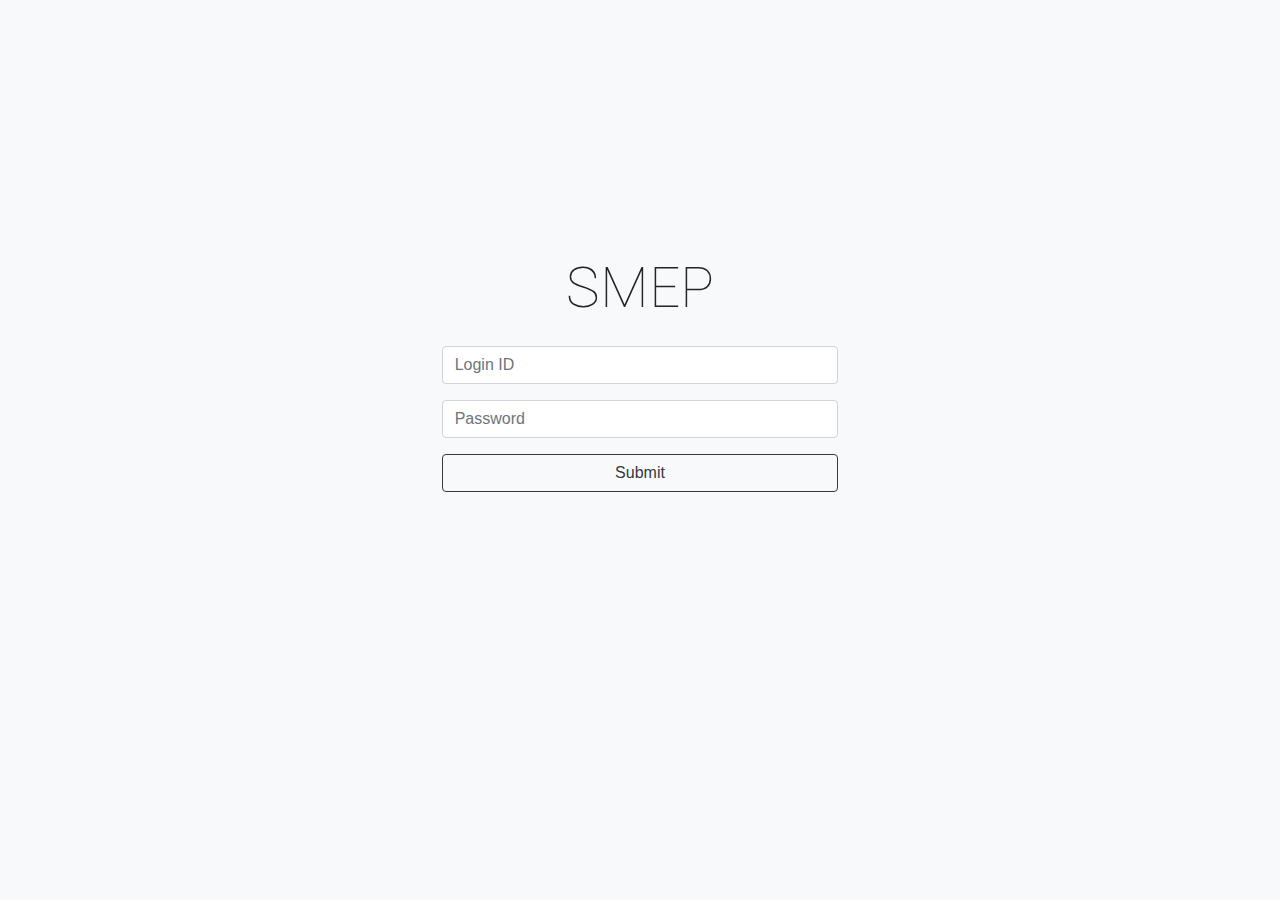
==== login.html @ 98919158 "Rename teacher_access/login.html to login.html" ====
<!DOCTYPE html>
<html>
<head>
	<title>Login</title>
	<!--bootstrap CSS-->
    <link rel="stylesheet" href="https://maxcdn.bootstrapcdn.com/bootstrap/4.0.0/css/bootstrap.min.css" integrity="sha384-Gn5384xqQ1aoWXA+058RXPxPg6fy4IWvTNh0E263XmFcJlSAwiGgFAW/dAiS6JXm" crossorigin="anonymous">
    <!--bootstrap JS-->
    <script src="https://code.jquery.com/jquery-3.2.1.slim.min.js" integrity="sha384-KJ3o2DKtIkvYIK3UENzmM7KCkRr/rE9/Qpg6aAZGJwFDMVNA/GpGFF93hXpG5KkN" crossorigin="anonymous"></script>
    <script src="https://cdnjs.cloudflare.com/ajax/libs/popper.js/1.12.9/umd/popper.min.js" integrity="sha384-ApNbgh9B+Y1QKtv3Rn7W3mgPxhU9K/ScQsAP7hUibX39j7fakFPskvXusvfa0b4Q" crossorigin="anonymous"></script>
    <script src="https://maxcdn.bootstrapcdn.com/bootstrap/4.0.0/js/bootstrap.min.js" integrity="sha384-JZR6Spejh4U02d8jOt6vLEHfe/JQGiRRSQQxSfFWpi1MquVdAyjUar5+76PVCmYl" crossorigin="anonymous"></script>
		
		<style>
			@font-face{
				font-family: "Roboto Thin";
				src: url("fonts/Roboto-Thin.ttf");
			}
			.row{
				height: 100vh;
			}
		</style>
	
</head>
<body>
	<div class="container-fluid">
		<div class="row d-flex justify-content-center align-items-center flex-column bg-light">
			<h1 style="font-family: 'Roboto Thin'" class="display-4">
					SMEP
			</h1>
			<div class="col-4 mt-3">
				
				<div class="form-group">
					<input type="text" class="form-control" id="schoolid" placeholder="Login ID">
				</div>
				<div class="form-group">
					<input type="password" class="form-control" id="password" placeholder="Password">
				</div>
				<button type="submit" class="btn btn-outline-dark w-100" id="submitbtn" onclick="login();">Submit</button>
				
			</div>
		</div>
	</div>
	
	<script src="https://code.jquery.com/jquery-3.2.1.min.js"></script>
	<script>
		function login(){
			
			var username = $("#schoolid").val();
			var password = $("#password").val();
			
			$.ajax({
				type: 'POST',
				dataType: 'json',
				contentType: 'application/json',
				url: '/api/v1/auth',
				data:JSON.stringify({userid: username, password: password}),
				success: function(data){
					console.log(data.error);
					if(!data.error){
						window.location = "dashboard.html";
					}
					else{
						alert("Tsk tsk tsk");
					}
				}
			});
			
		}
	</script>
</body>
</html>
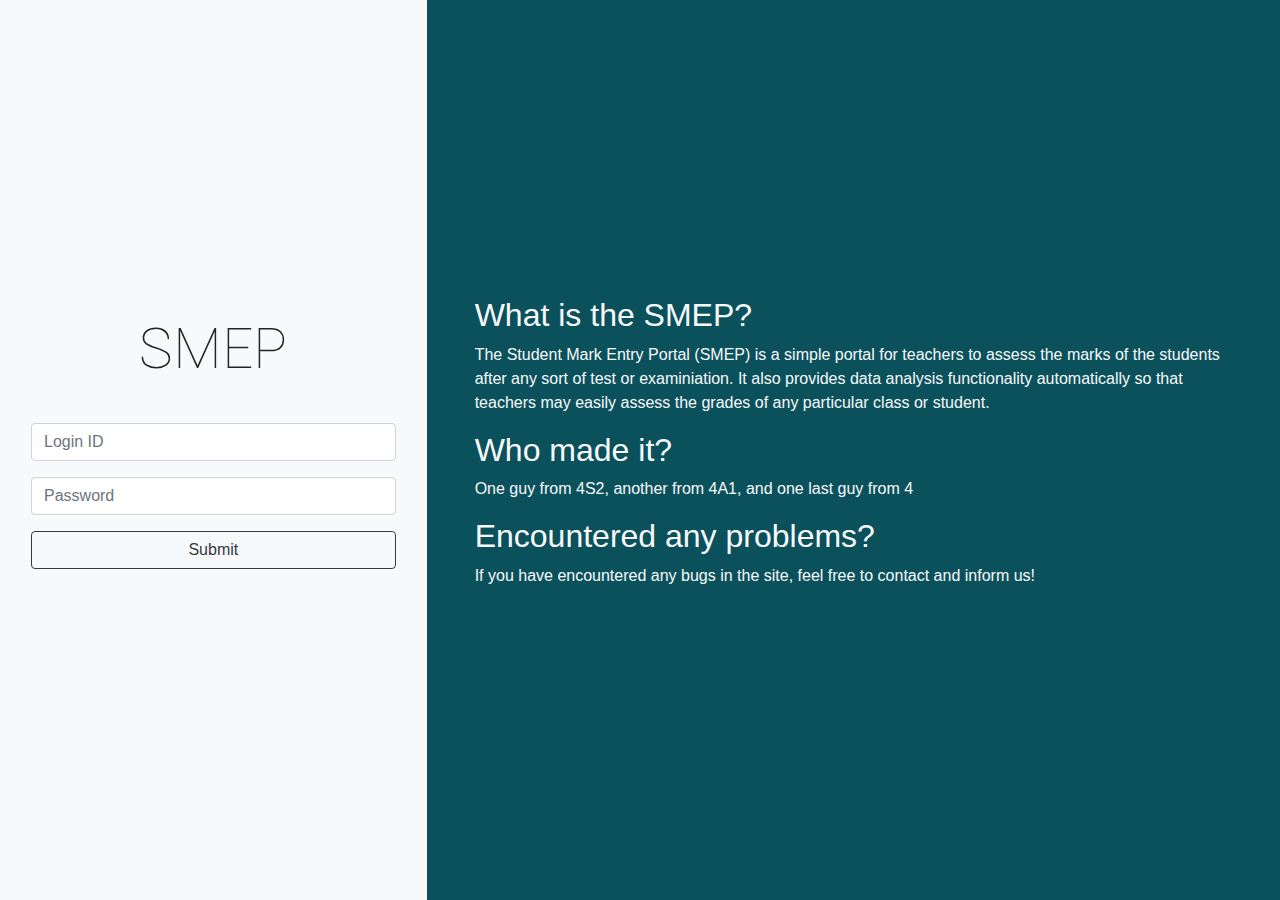
==== commit 2e0bde9d: "Some updates" ====
--- a/login.html
+++ b/login.html
@@ -1,70 +1,99 @@
 <!DOCTYPE html>
 <html>
+
 <head>
-	<title>Login</title>
-	<!--bootstrap CSS-->
+    <title>Login</title>
+    <!--bootstrap CSS-->
     <link rel="stylesheet" href="https://maxcdn.bootstrapcdn.com/bootstrap/4.0.0/css/bootstrap.min.css" integrity="sha384-Gn5384xqQ1aoWXA+058RXPxPg6fy4IWvTNh0E263XmFcJlSAwiGgFAW/dAiS6JXm" crossorigin="anonymous">
     <!--bootstrap JS-->
     <script src="https://code.jquery.com/jquery-3.2.1.slim.min.js" integrity="sha384-KJ3o2DKtIkvYIK3UENzmM7KCkRr/rE9/Qpg6aAZGJwFDMVNA/GpGFF93hXpG5KkN" crossorigin="anonymous"></script>
     <script src="https://cdnjs.cloudflare.com/ajax/libs/popper.js/1.12.9/umd/popper.min.js" integrity="sha384-ApNbgh9B+Y1QKtv3Rn7W3mgPxhU9K/ScQsAP7hUibX39j7fakFPskvXusvfa0b4Q" crossorigin="anonymous"></script>
     <script src="https://maxcdn.bootstrapcdn.com/bootstrap/4.0.0/js/bootstrap.min.js" integrity="sha384-JZR6Spejh4U02d8jOt6vLEHfe/JQGiRRSQQxSfFWpi1MquVdAyjUar5+76PVCmYl" crossorigin="anonymous"></script>
-		
-		<style>
-			@font-face{
-				font-family: "Roboto Thin";
-				src: url("fonts/Roboto-Thin.ttf");
-			}
-			.row{
-				height: 100vh;
-			}
-		</style>
-	
+    <style>
+    @font-face {
+        font-family: "Roboto Thin";
+        src: url("fonts/Roboto-Thin.ttf");
+    }
+
+	#desc{
+		background-image: url('https://upload.wikimedia.org/wikipedia/commons/thumb/5/5a/Hwa_Chong_Institution_Clock_Tower_Front_View.JPG/1200px-Hwa_Chong_Institution_Clock_Tower_Front_View.JPG');
+		background-size: cover;
+		position: relative;
+		box-shadow: inset 0 0 0 1000px rgba(0,0,0,.5);
+	}
+
+	#desc:after{
+		background: rgba(0,0,0,0.75);
+	}
+
+	.row{
+		min-height: 100vh; 
+	}
+
+
+    </style>
 </head>
+
 <body>
-	<div class="container-fluid">
-		<div class="row d-flex justify-content-center align-items-center flex-column bg-light">
-			<h1 style="font-family: 'Roboto Thin'" class="display-4">
-					SMEP
-			</h1>
-			<div class="col-4 mt-3">
-				
-				<div class="form-group">
-					<input type="text" class="form-control" id="schoolid" placeholder="Login ID">
-				</div>
-				<div class="form-group">
-					<input type="password" class="form-control" id="password" placeholder="Password">
-				</div>
-				<button type="submit" class="btn btn-outline-dark w-100" id="submitbtn" onclick="login();">Submit</button>
-				
-			</div>
-		</div>
-	</div>
-	
-	<script src="https://code.jquery.com/jquery-3.2.1.min.js"></script>
-	<script>
-		function login(){
-			
-			var username = $("#schoolid").val();
-			var password = $("#password").val();
-			
-			$.ajax({
-				type: 'POST',
-				dataType: 'json',
-				contentType: 'application/json',
-				url: '/api/v1/auth',
-				data:JSON.stringify({userid: username, password: password}),
-				success: function(data){
-					console.log(data.error);
-					if(!data.error){
-						window.location = "dashboard.html";
-					}
-					else{
-						alert("Tsk tsk tsk");
-					}
-				}
-			});
-			
-		}
-	</script>
+    <div class="container-fluid">
+        <div class="row">
+        	<div class="col-4 d-flex justify-content-center align-items-center flex-column bg-light">
+                <h1 style="font-family: 'Roboto Thin'" class="display-4">
+							SMEP
+					</h1>
+                <div class="w-100 mt-3 p-3">
+                    <div class="form-group">
+                        <input type="text" class="form-control" id="schoolid" placeholder="Login ID">
+                    </div>
+                    <div class="form-group">
+                        <input type="password" class="form-control" id="password" placeholder="Password">
+                    </div>
+                    <button type="submit" class="btn btn-outline-dark w-100" id="submitbtn" onclick="login();">Submit</button>
+                </div>
+            </div>
+            <div class="col-8 p-5 d-flex align-items-center bg-info text-light" id="desc">
+                <span>
+					<h2>What is the SMEP?</h2>
+					<p>
+						The Student Mark Entry Portal (SMEP) is a simple portal for teachers to assess the marks of the students after
+						any sort of test or examiniation. It also provides data analysis functionality automatically so that teachers may easily assess the grades of any particular class or student.
+					</p>
+					<h2>Who made it?</h2>
+					<p>
+						One guy from 4S2, another from 4A1, and one last guy from 4
+					</p>
+					<h2>Encountered any problems?</h2>
+					<p>
+						If you have encountered any bugs in the site, feel free to contact and inform us!
+					</p>
+				</span>
+            </div>
+        </div>
+    </div>
+    <script src="https://code.jquery.com/jquery-3.2.1.min.js"></script>
+    <script>
+    function login() {
+
+        var username = $("#schoolid").val();
+        var password = $("#password").val();
+
+        $.ajax({
+            type: 'POST',
+            dataType: 'json',
+            contentType: 'application/json',
+            url: '/api/v1/auth',
+            success: function(data) {
+                console.log(data.error);
+                if (!data.error) {
+                    window.location = "dashboard.html";
+                } else {
+                    alert("Tsk tsk tsk");
+                }
+            }
+        });
+
+    }
+    </script>
 </body>
-</html>
+
+</html>